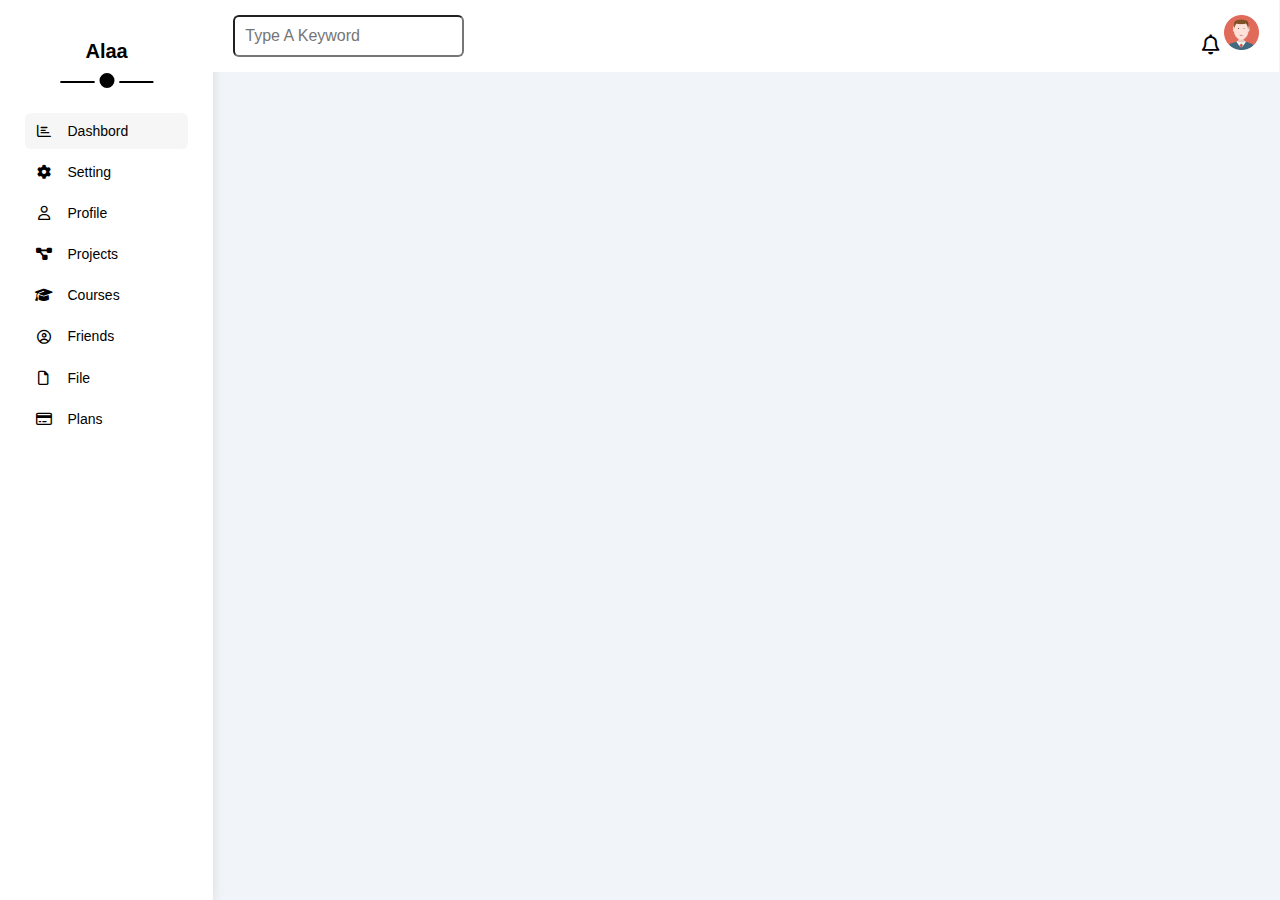
==== index.html @ 65bbf50d "add new files" ====
<!DOCTYPE html>
<html lang="en">
<head>
    <meta charset="UTF-8">
    <meta name="viewport" content="width=device-width, initial-scale=1.0">
    <title>Dashbord</title>
    <link rel="stylesheet" href="css/all.min.css">
    <link rel="stylesheet" href="css/normalize.css">
    <link rel="stylesheet" href="css/framework.css">
    <link rel="stylesheet" href="css/dash.css">
    <!-- font Opean sans  -->
</head>
<body>
<div class="page  d-flex ">
    <div class="sidebar bg-white col-2 col-1-sm relative shad">
<h3 class="m text-center p-relative m-top-0">Alaa</h3>
<ul>
   <li ><a href="index.html" class="active d-flex align-center fs-14 rad-6 p-10 c-black">
    <i class="fa-regular fa-chart-bar fa-fw"></i>
    <span class="hide-mobile">Dashbord</span>
   </a></li>
   <li ><a href="Setting.html" class=" d-flex align-center fs-14 rad-6 p-10 c-black">
    <i class="fa-solid fa-gear fa-fw"></i>
    <span class="hide-mobile">Setting</span>
   </a></li>
   <li ><a href="Profile.html" class=" d-flex align-center fs-14 rad-6 p-10 c-black">
    <i class="fa-regular fa-user fa-fw"></i>
    <span class="hide-mobile">Profile</span>
   </a></li>
   <li ><a href="Project.html" class=" d-flex align-center fs-14 rad-6 p-10 c-black">
    <i class="fa-solid fa-diagram-project fa-fw"></i>
    <span class="hide-mobile">Projects</span>
   </a></li>
   <li ><a href="Cources.html" class=" d-flex align-center fs-14 rad-6 p-10 c-black">
    <i class="fa-solid fa-graduation-cap fa-fw"></i>
    <span class="hide-mobile">Courses</span>
   </a></li>
   <li ><a href="Friends.html" class=" d-flex align-center fs-14 rad-6 p-10 c-black">
    <i class="fa-regular fa-circle-user fa-fw"></i>
    <span class="hide-mobile">Friends</span>
   </a></li>
   <li ><a href="File.html" class=" d-flex align-center fs-14 rad-6 p-10 c-black">
    <i class="fa-regular fa-file fa-fw"></i>
    <span class="hide-mobile">File</span>
   </a></li>
   <li ><a href="Plans.html" class=" d-flex align-center fs-14 rad-6 p-10 c-black">
    <i class="fa-regular fa-credit-card fa-fw"></i>
    <span class="hide-mobile">Plans</span>
   </a></li>


</ul>
    </div>
    <div class="content col-10 col-11-sm">
<header class=" d-flex bg-white container ">
   <div class="input">
    <input type="text " placeholder="Type A Keyword" class="p-10 rad_6">
   </div>
   <div class="icons">
   <a href="#notification"><i class="fa-regular fa-bell fa-lg c-black"></i></a>
   <a href="#users">
    <img src="imgs/avatar.png" alt="" width="35px">
   </a>
   </div>

</header>
    </div>
</div>
    <script src="js/dash.js"></script>
</body>
</html>
---- css/framework.css ----
/* start padding and margin  */
.p_20{
    padding: 20px;
}
.pt_20 {
    padding-top: 20px;
}
.p-0 {
    padding: 0;
} 

.m-top-0 {
    margin-top: 0;
}
.m {
    margin: 20px;
}
.p-20{
    padding: 20px;
 }
 /* end padding and margin  */
/* start color  */
 .bc-eee{
    background-color: #eee;
}
.bg-white{
    background-color: white;
}
.shad {
   box-shadow: 0 0 10px #ddd;

}
/* end color  */
.rad_6{
border-radius: 6px;
}
.p-10 {
    padding: 10px;
}
 
 /* start width grid  */
 .col-1 {
    width: 8.33%;
 }
 .col-2 {
    width: 16.66%
 }
 .col-3 {
    width: 24.99%
 }
 .col-4 {
    width : 33.32%
 }

 .col-5 {
    width : 41.65%
 }
 .col-6 {
    width : 49.98%
 }
 .col-7 {
    width : 59.31%
 }
 .col-8 {
    width :66.64%
 }
 .col-9 {
    width : 74.97%
 }.col-10 {
    width : 83.3%
 }.col-11 {
    width : 91.63%
 }.col-12{
    width : 100%
 }
 /* end width grid  */
 .fa-fw {
    text-align: center;
    width: 1.25em;
}
 /* start flex and position  */
 .c-black{
    color: black;
 }
 .fs-14{
    font-size: 14px;
 }
 .align-center{
    align-items: center;
 }
 .d-flex {
    display: flex;
 }
 
 .p-relative {
    position: relative;
 }
 .text-center{
    text-align: center;
 }
/* end flex and position  */

/* start container */
.container {
padding: 15px 20px;
}
/* end container 
 */
---- css/dash.css ----
* {
    padding: 0;
    margin: 0;
    box-sizing: border-box;
 }
body {
    font-family:" Open Sans",sans-serif;
}
*:focus {
    outline: none;
}
a {
    text-decoration: none;
}
ul {
    list-style-type: none;
}
.page {
  width: 100%;
    min-height: 100vh;
    background-color: #f1f5f9;
}
/* start sidbar 
 */
 .sidebar {
box-shadow:1px 1px 10px #ddd;
padding: 20px;
 }
 .sidebar h3 {
font-size: 20px;
font-weight: bold;
margin-bottom: 50px;
/* border-bottom: 2px solid black; */
 }
 .sidebar h3::after {
    content: "";
    position: absolute;
    width: 70%;
    height: 2px;
    bottom: -20px;
left: 50%;
transform: translateX(-50%);

   z-index: 2;
    background-color: black;
 }
 .sidebar h3::before {
    content: "";
    position: absolute;
    width: 15px;
    height: 15px;
    border-radius: 50%;
    background-color: black;
    bottom: -30px;
left: 50%;
transform: translateX(-50%);
border: 5px solid white;
z-index: 3;
 }
 .sidebar ul {

 }
 .sidebar ul  li{
margin: 5px;
 }
 .sidebar ul  li a {
transition: .3s;
padding: 10px;
 }
 .sidebar ul  li a:hover , .sidebar ul  li a.active{
    background-color: #f6f6f6;
    border-radius: 6px;
 }
 .sidebar ul  li a i {
margin-right: 15px;
/* font-size: 14px; */
 }
 .sidebar ul  li a span {

 }

 @media  (max-width:985px ){
    .sidebar  {
        padding: 0;
    }
    .sidebar h3  {
        margin:10px auto;
       
        margin-bottom: 20px;
    }
  .hide-mobile {
    display: none;
  }
  .sidebar h3::before{
    display: none;
  }
  .sidebar h3::after {
    display: none;
  }
  .sidebar ul  li a i  {
    font-size: 18px;
    width: 100%;
    margin: auto;
  }
  .col-1-sm {
    width: 8.33%;
 }
 .col-11-sm {
  width : 91.63%

 }
}
 /* end sidebar  */

 /* start header  */
 header {
  /* margin-left: 5px; */
  z-index: -1;
  width:100% ;

  justify-content: space-between;
 }

 /* end header  */
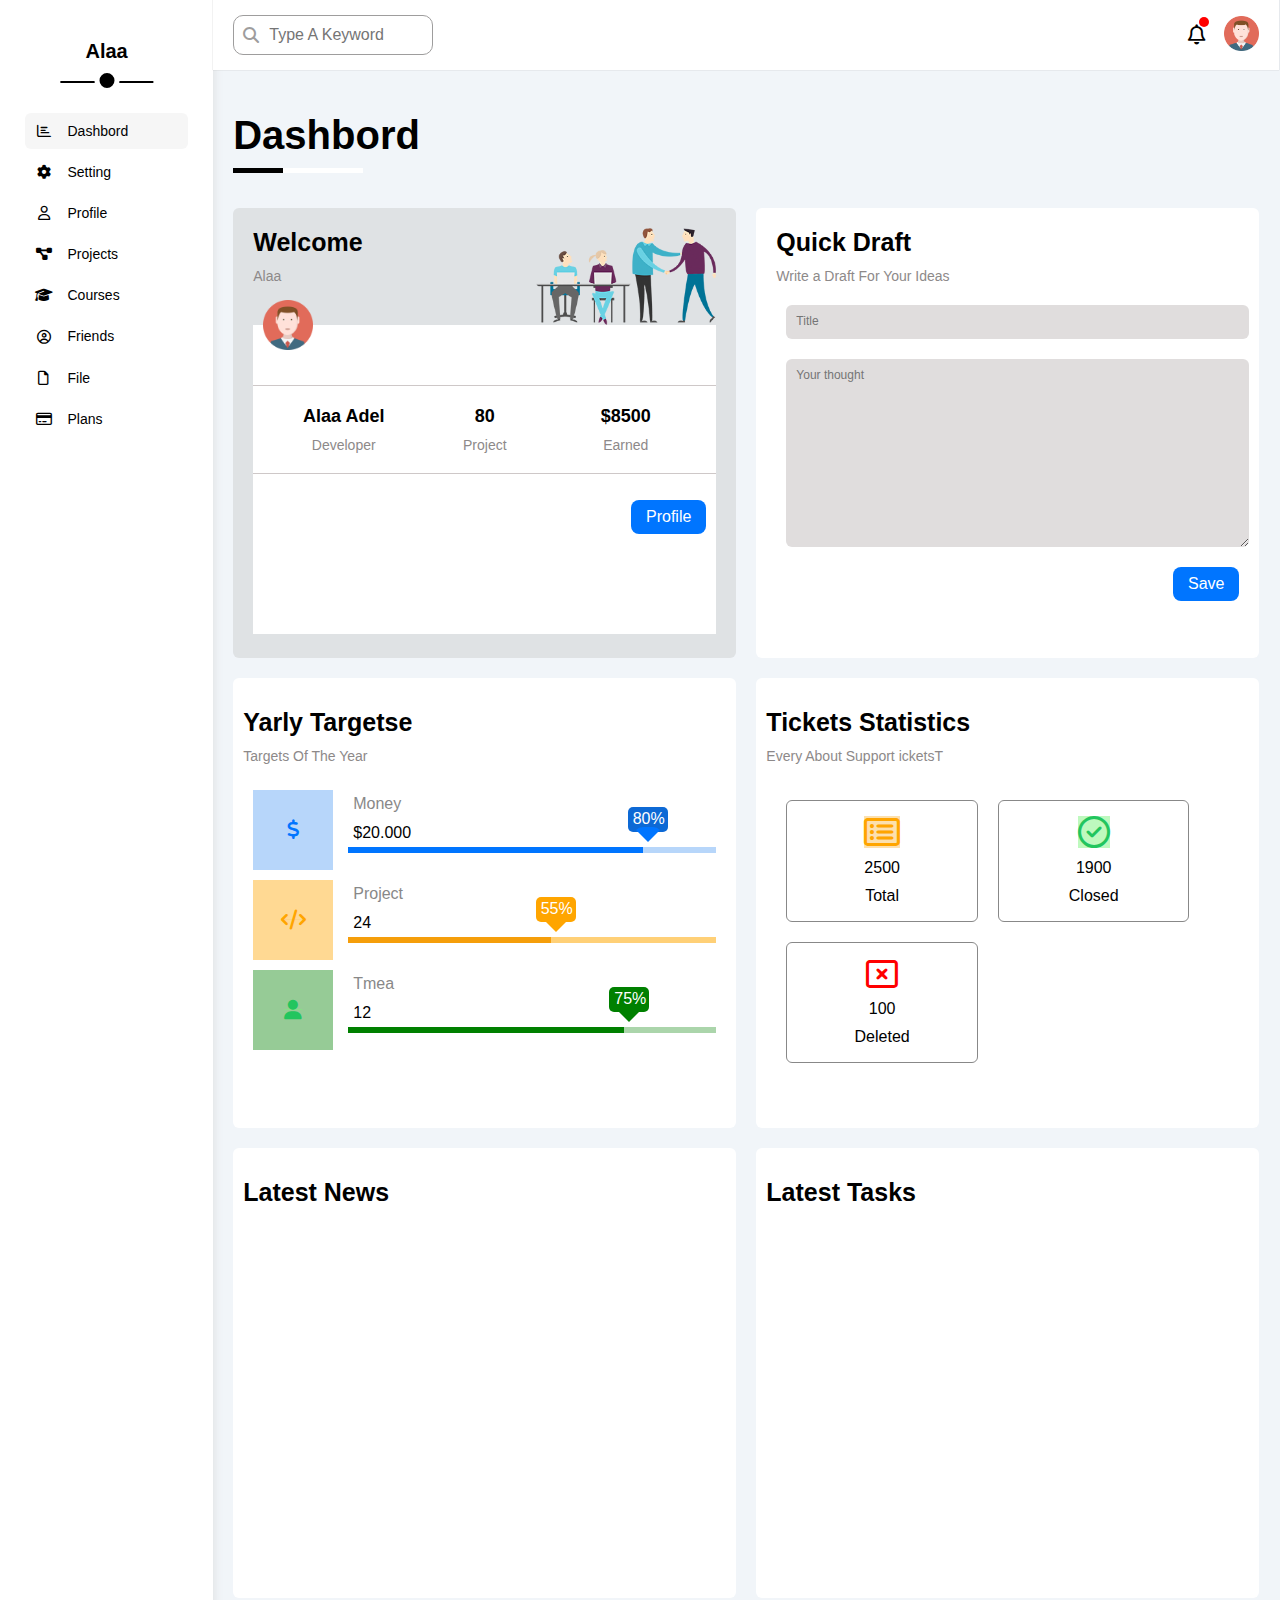
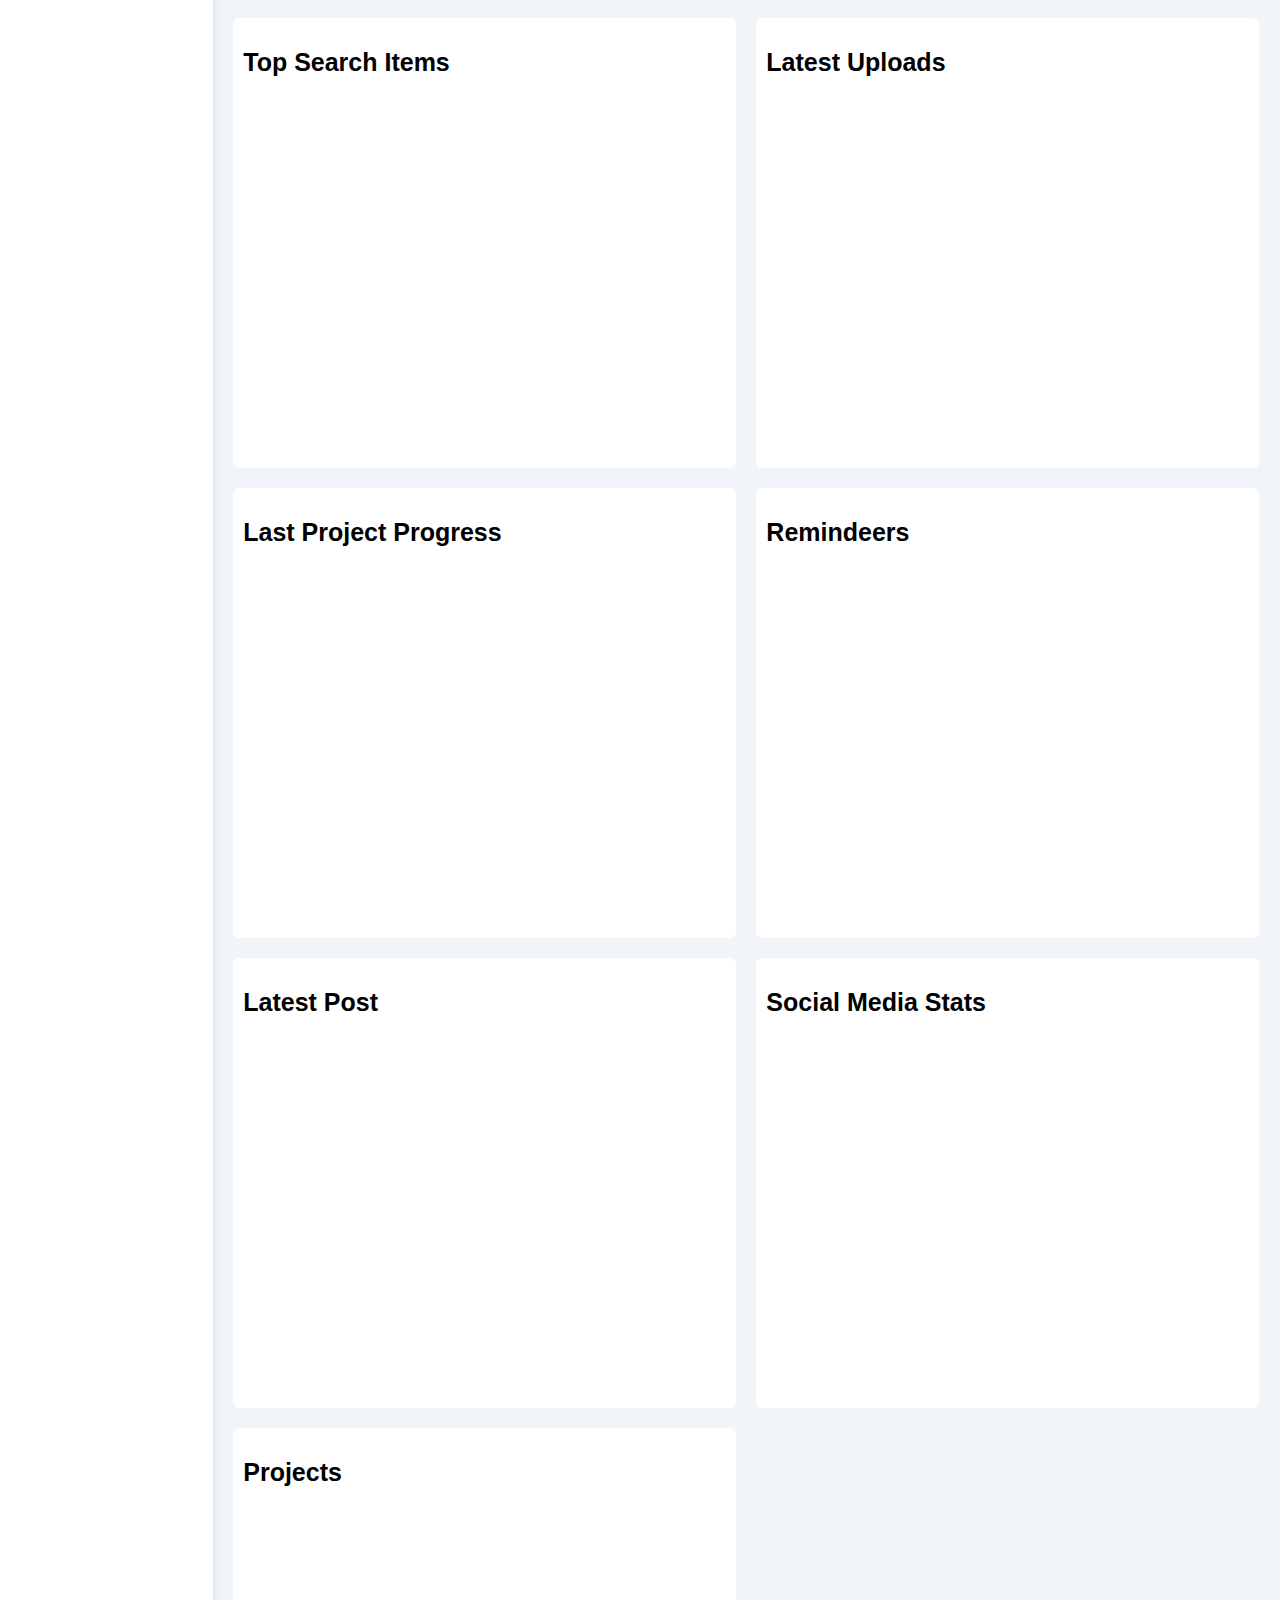
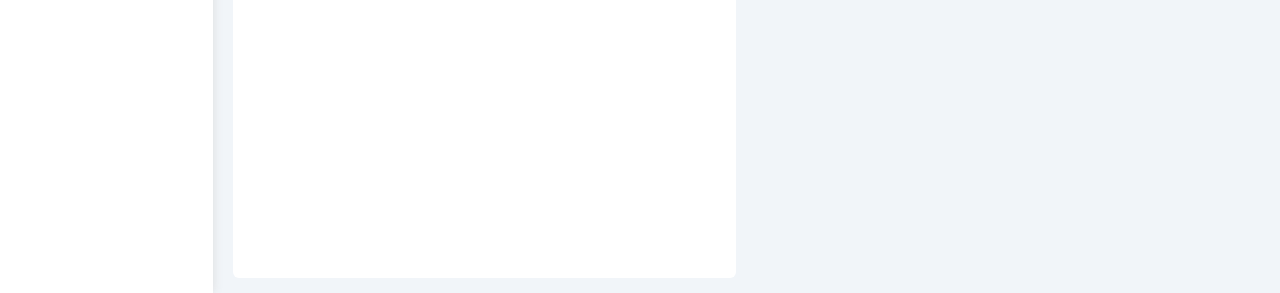
==== commit 144222b5: "first modifided" ====
--- a/index.html
+++ b/index.html
@@ -53,17 +53,221 @@
     </div>
     <div class="content col-10 col-11-sm">
 <header class=" d-flex bg-white container ">
-   <div class="input">
-    <input type="text " placeholder="Type A Keyword" class="p-10 rad_6">
+   <div class="input p-relative">
+
+    <input type="text " placeholder="Type A Keyword" class=" ">
+    <i class="fas fa-search search-icon"></i>
+
    </div>
-   <div class="icons">
-   <a href="#notification"><i class="fa-regular fa-bell fa-lg c-black"></i></a>
+   <div class="icons d-flex align-center justify-center">
+   <a href="#notification" class="p-relative"><i class="fa-regular fa-bell fa-lg c-black fa-fw"></i></a>
    <a href="#users">
     <img src="imgs/avatar.png" alt="" width="35px">
    </a>
    </div>
 
 </header>
+<div class="sections container">  
+    <h1 class="p-relative ">Dashbord</h1>
+    <div class="section-flex grid-responsive"> <!--start section-->
+        <div class=" sec welcome rad-6 container" > <!--section one-->
+            <div class="wel d-flex ">
+                <div class="con">
+                    <h3>Welcome</h3>
+                    <span>Alaa</span>
+                </div>
+                <img src="imgs/welcome.png" alt="" width="180px">
+            </div>
+            <div class="name p-relative bg-white">
+                <img src="imgs/avatar.png" alt="" width="50px">
+                <div class="content d-flex ">
+                         <div class="na">
+                            <span>Alaa Adel</span>
+                            <span>Developer</span>
+                         </div>
+                         <div class="pro">
+                            <span>80</span>
+                            <span>Project</span>
+                         </div>
+                         <div class="earned">
+                            <span>$8500</span>
+                            <span>Earned</span>
+                         </div>
+                </div>
+                <a href="Profile.html"><button class="">Profile</button></a>
+                
+            </div>
+
+
+        </div>
+        <div class=" sec Quick bg-white container">
+            <div class="wel d-flex ">
+                <div class="con">
+                    <h3>Quick Draft</h3>
+                    <span>Write a Draft For Your Ideas</span>
+                </div>
+            </div>
+            <form action="" class="">
+                <input type="text" class="rad-6  " placeholder="Title">
+<textarea name="thought" id="" placeholder="Your thought"></textarea>    
+<input type="submit" value="Save">
+</form>
+        </div>
+        <div class=" sec target bg-white">
+            <div class="wel d-flex p-10">
+                <div class="con">
+                    <h3>Yarly Targetse</h3>
+                    <span>Targets Of The Year  </span>
+                </div>
+            </div>
+            <section class="container">
+
+               <div class="d-flex align-center p-b-10">
+                <div class="icon">
+                <i class="fa-solid fa-dollar-sign fa-lg c-blue"></i>
+                </div>
+                <div class="flow">
+                    <span class="d-block ">Money</span>
+                    <span class="d-block ">$20.000</span>
+                    <span class="d-block p-relative mo">
+                        <span class="x">80%</span>
+                    </span>
+                </div>
+               </div>
+               <div class="d-flex align-center p-b-10">
+                <div class="icon">
+                <i class="fa-solid fa-code fa-lg c-orange"></i>
+                </div>
+                <div class="flow">
+                    <span class="d-block ">Project</span>
+                    <span class="d-block ">24</span>
+                    <span class="d-block p-relative pro">
+                        <span class="y c-orange">55%</span>
+                    </span>
+                </div>
+               </div>
+                <div class="d-flex align-center ">
+                <div class="icon ">
+                <i class="fa-solid fa-user fa-lg c-green"></i>
+                </div>
+                <div class="flow">
+                    <span class="d-block ">Tmea</span>
+                    <span class="d-block ">12</span>
+                    <span class="d-block p-relative team">
+                        <span class="t">75%</span>
+                    </span>
+                </div>
+               </div>
+
+            </section>
+        </div>
+        <div class="sec tickets bg-white">
+            <div class="wel d-flex p-10">
+                <div class="con">
+                    <h3>Tickets Statistics </h3>
+                    <span>Every About Support icketsT</span>
+                </div>
+            </div>
+            <div class="container d-flex">
+                <div class="st">
+                    <span class="d-block">
+                        <i class="fa-regular fa-rectangle-list fa-2x mb-10 c-orange"></i>
+                    </span>
+                    <span class="d-block">2500
+
+                    </span><span class="d-block">Total</span>
+                </div>
+               
+                <div class="st">
+                    <span class="d-block">
+                        <i class="fa-regular fa-circle-check fa-2x mb-10 c-green"></i>
+                    </span>
+                    <span class="d-block">1900
+
+                    </span><span class="d-block">Closed</span>
+                </div>
+                <div class="st">
+                    <span class="d-block">
+                        <i class="fa-regular fa-rectangle-xmark fa-2x mb-10 c-red"></i>
+                    </span>
+                    <span class="d-block">100
+
+                    </span><span class="d-block">Deleted</span>
+                </div>
+            </div>
+        </div>
+        <div class="sec news bg-white">
+            <div class="wel d-flex p-10">
+                <div class="con">
+                    <h3>Latest News</h3>
+                </div>
+            </div>               
+        </div>
+        <div class="sec tasks bg-white">
+            <div class="wel d-flex p-10">
+                <div class="con">
+                    <h3>Latest Tasks</h3>
+                </div>
+            </div>
+        </div>
+        <div class="sec items bg-white">
+            <div class="wel d-flex p-10">
+                <div class="con">
+                    <h3>Top Search Items </h3>
+                </div>
+            </div>
+        </div>
+        <div class="sec uploads bg-white">
+            <div class="wel d-flex p-10">
+                <div class="con">
+                    <h3>Latest Uploads</h3>
+                </div>
+            </div>
+        </div>
+        <div class="sec progress bg-white">
+            <div class="wel d-flex p-10">
+                <div class="con">
+                    <h3>Last Project Progress</h3>
+                </div>
+            </div>
+        </div>
+        <div class="sec reminder bg-white">
+            <div class="wel d-flex p-10">
+                <div class="con">
+                    <h3>Remindeers</h3>
+                </div>
+            </div>
+        </div>
+        <div class="sec post bg-white">
+            <div class="wel d-flex p-10">
+                <div class="con">
+                    <h3>Latest Post</h3>
+                </div>
+            </div>
+        </div>
+        <div class="sec stats bg-white">
+            <div class="wel d-flex p-10">
+                <div class="con">
+                    <h3>Social Media Stats </h3>
+                </div>
+            </div>
+        </div>
+        <div class="sec projects bg-white">
+            <div class="wel d-flex p-10">
+                <div class="con">
+                    <h3>Projects</h3>
+                </div>
+            </div>
+        </div>
+
+
+
+
+
+    </div>
+
+
+</div>
     </div>
 </div>
     <script src="js/dash.js"></script>
--- a/css/framework.css
+++ b/css/framework.css
@@ -88,6 +88,9 @@
  .align-center{
     align-items: center;
  }
+ .justify-center {
+   justify-content: center;
+ }
  .d-flex {
     display: flex;
  }
@@ -98,11 +101,36 @@
  .text-center{
     text-align: center;
  }
+ .grid-responsive{
+   display: grid;
+   grid-template-columns: repeat(auto-fill,minmax(400px,1fr));
+   grid-column-gap:20px;
+   grid-row-gap:20px;
+ }
+ .d-block {
+   display:block;
+ }
 /* end flex and position  */
 
 /* start container */
 .container {
 padding: 15px 20px;
 }
+.p-b-10{
+   padding-bottom: 10px;
+}
 /* end container 
- */+ */
+
+
+ .c-green {
+   color:var(--green-color) ;
+   background-color: rgba(121, 243, 121, 0.486);
+ }
+ .c-orange {
+   color: orange;
+   background-color:rgba(250, 208, 131, 0.651);
+ }
+ .c-red{
+   color:red
+ }
--- a/css/dash.css
+++ b/css/dash.css
@@ -1,3 +1,12 @@
+:root {
+  --blue-color: #0075ff;
+  --blue-alt-color: #0d69d5;
+  --orange-color: #f59e0b;
+  --green-color: #22c55e;
+  --red-color: #f44336;
+  --grey-color: #888;
+}
+ 
  * {
     padding: 0;
     margin: 0;
@@ -23,7 +32,7 @@
 /* start sidbar 
  */
  .sidebar {
-box-shadow:1px 1px 10px #ddd;
+/* box-shadow:1px 1px 10px #ddd; */
 padding: 20px;
  }
  .sidebar h3 {
@@ -117,8 +126,369 @@
   /* margin-left: 5px; */
   z-index: -1;
   width:100% ;
+  box-shadow:0 0 1px #b2b3b4;
 
   justify-content: space-between;
  }
 
- /* end header  */+ header input {
+  border: 1px solid #9e9d9d;
+  border-radius: 10px;
+  padding:10px 0;
+  padding-left: 35px;
+  width: 200px;
+ }
+ header .input i{
+  position:absolute;
+  left:10px;
+  top:50%;
+  transform:translatey(-50%);
+  color:#9e9d9d;
+ }
+ header .icons a:first-child{
+  padding-right: 
+  15px;
+
+ }
+ header .icons  i {
+  /* width: 50px; */
+ }
+
+ header .icons a:first-child::before{
+  content:"";
+  position: absolute;
+  width: 10px;
+  height: 10px;
+  border-radius: 50%;
+  background-color: red;
+right: 15px;
+top:-9px
+
+ }
+ /* end header  */
+ /* start section  */
+ .sections h1 {
+font-weight: bold;
+font-size: 40px;
+margin-bottom: 50px;
+ }
+ .sections h1::after {
+content:"";
+position:absolute;
+width:130px;
+height: 5px;
+left:0;
+bottom:-15px;
+background-color: white;
+z-index: 1;
+
+ }
+ .sections h1::before {
+  content:"";
+  position:absolute;
+  width:50px;
+  height: 5px;
+  left:0;
+  bottom:-15px;
+  background-color: black;
+  z-index: 2;
+   }
+   .sections .sec {
+    border-radius: 6px;
+    padding-top: 20px;
+    
+   }
+
+   .sections .sec:first-child{
+    background-color: #dfe2e4;
+   }
+   .sections .sec h3 {
+    padding-bottom: 10px;
+    font-weight: bold;
+    font-size: 25px;
+   }
+   .sections .sec:first-child .wel {
+    justify-content: space-between;
+   }
+   .sections .sec .con span {
+    color: #8d8989;
+    font-size: 14px;
+   }
+   .sections .sec:first-child .name {
+padding: 60px 0 ;
+padding-bottom: 160px;
+   }
+   .sections .sec:first-child .name img {
+    position: absolute;
+    left: 10px;
+    top: -25px;
+
+   }
+   .sections .sec:first-child .name .content{
+    border-top: 1px solid #cec8c8;
+    border-bottom: 1px solid #cec8c8;
+    padding: 20px;
+
+   }
+   .sections .sec:first-child .name .content div {
+    width: calc(100% / 3);
+    text-align: center;
+   }
+   .sections .sec:first-child .name .content div span {
+    display:block;
+
+   }
+   .sections .sec:first-child .name .content div span:first-child{
+    font-weight: bold;
+    font-size: 18px;
+   }
+   .sections .sec:first-child .name .content div span:nth-child(2) {
+    margin-top: 10px;
+    font-size:14px;
+color:
+    #8d8989;
+  }
+.name button {
+  background-color:var(--blue-color);
+  color: white;
+  padding:8px 15px ;
+  border: none;
+  border-radius: 8px;
+  position: absolute;
+  right:10px;
+  bottom:100px;
+  cursor: pointer;
+
+} 
+.name button:hover {
+  background-color: var(--blue-alt-color);
+}
+ 
+/* secound section  */
+.Quick form{
+  margin-top: 10px;
+  position:relative ;
+}
+.Quick form input:first-child,.Quick form textarea{
+  width: 100%;
+  margin: 10px;
+  border:none ;
+  background-color: #e0dddd; 
+  color: var(--grey-color);
+  font-size: 12px;
+  padding: 10px;
+  border-radius: 6px;
+
+}
+.Quick form textarea {
+  padding-bottom: 150px;
+}
+
+.sec{
+  height: 450px;}
+ .Quick input[type="submit"] {
+    background-color:var(--blue-color);
+    color: white;
+    padding:8px 15px ;
+    border: none;
+    border-radius: 8px;
+    position: absolute;
+    right:0;
+    bottom:-40px;
+    cursor: pointer;
+  }
+  /* section 3 */
+  .target .icon{
+    width: 80px;
+    height: 80px;
+    background-color:rgba(149, 195, 248, 0.678);
+    color: var(--blue-color);
+    text-align: center;
+    line-height: 80px;
+
+  }
+  .target .flow {
+    height: 80px;
+    /* line-height: 80px; */
+    /* padding-top: 15px; */
+    padding-left: 15px;
+    width: calc(100% - 80px 
+    );
+
+  }
+  .target .flow span {
+    padding: 5px;
+  }
+  .target .flow span:first-child {
+    color: var(--grey-color);
+ 
+  }
+  .target .flow span:first-child:nth-child(2){
+    font-size: 20px;
+    font-weight: bold;
+  }
+  .target .flow span:last-child {
+    background-color: rgba(149, 195, 248, 0.678);
+    width: 100%;
+/* height:1px; */
+padding: 3px 5px;
+  }
+  .target .flow span.pro{
+    background-color: rgba(255, 166, 0, 0.534);
+  }
+  .target .flow span.team{
+    background-color: rgba(0, 128, 0, 0.329);
+  }
+  .target .flow span.mo:last-child::after {
+    content: "";
+    position: absolute;
+    width: 80%;
+    background-color: var(--blue-color)
+    ;
+    height: 6px;
+    left: 0;
+    top: 0;
+    z-index: 3;
+
+
+  }
+  .target .flow span.pro:last-child::after
+  {
+    width: 55%;
+    content: "";
+    position: absolute;
+   
+    ;
+    height: 6px;
+    left: 0;
+    top: 0;
+    z-index: 3;
+  }
+  .target .flow span.team:last-child::after
+  {
+    width: 75%;
+    content: "";
+    position: absolute;
+   
+    ;
+    height: 6px;
+    left: 0;
+    top: 0;
+    z-index: 3;
+  }
+  .target .flow span.pro::after{
+    background-color: var(--orange-color)
+
+  }
+  .target .flow span.team::after{
+    background-color: green
+
+  }
+  .target .flow span.mo:last-child span {
+background-color: #0d69d5;
+position: absolute;
+width: 40px;
+height: 25px;
+color: white;
+left: calc(80% - 15px);
+top: -40px;
+border-radius: 5px;
+  } 
+  .target .flow span.pro:last-child span{
+    position: absolute;
+    width: 40px;
+    height: 25px;
+    color: white;
+    left: calc(55% - 15px);
+    top: -40px;
+    border-radius: 5px;
+    background-color: orange;
+  }
+  .target .flow span.team:last-child span{
+    position: absolute;
+    width: 40px;
+    height: 25px;
+    color: white;
+    left: calc(75% - 15px);
+    top: -40px;
+    border-radius: 5px;
+    background-color: green;
+  }
+  .target .flow span.pro span{
+    background-color:var(--orange-color)
+  }
+
+  .target .flow span.x::after{
+    content: "";
+position: absolute;
+
+left: calc(50% - 15px);
+bottom: -25px;
+border-radius: 10px;
+
+border-width: 15px;
+border-style: solid;
+border-color: var(--blue-color) transparent transparent transparent;
+/* z-index: -1; */
+  }
+  .target .flow span.t::after{
+    content: "";
+position: absolute;
+
+left: calc(50% - 15px);
+bottom: -25px;
+border-radius: 10px;
+
+border-width: 15px;
+border-style: solid;
+border-color: green transparent transparent transparent;
+/* z-index: -1; */
+  }
+  .target .flow span.y::after{
+    content: "";
+position: absolute;
+
+left: calc(50% - 15px);
+bottom: -25px;
+border-radius: 10px;
+
+border-width: 15px;
+border-style: solid;
+border-color: orange transparent transparent transparent;
+/* z-index: -1; */
+  }
+  
+  .target section div:nth-child(2) .icon {
+    background-color: rgba(255, 166, 0, 0.425);
+  }
+  .target section div:nth-child(3) .icon {
+    background-color: rgba(0, 128, 0, 0.411)}
+ 
+
+.tickets .container{
+  flex-wrap: wrap;
+  
+}
+.tickets .container .st {
+  width: calc(50% - 40px );
+  margin: 10px;
+  border:1px solid var(--grey-color) ;
+  border-radius: 6px;
+  padding: 10px;
+  border-color: var(--grey-color);
+  display: flex;
+  justify-content: center;
+  align-items: center;
+  flex-wrap: wrap;
+
+
+}
+.tickets .container .st span {
+  width: 100%;
+  text-align: center;
+  padding: 5px;
+}
+
+
+
+ /* end section  */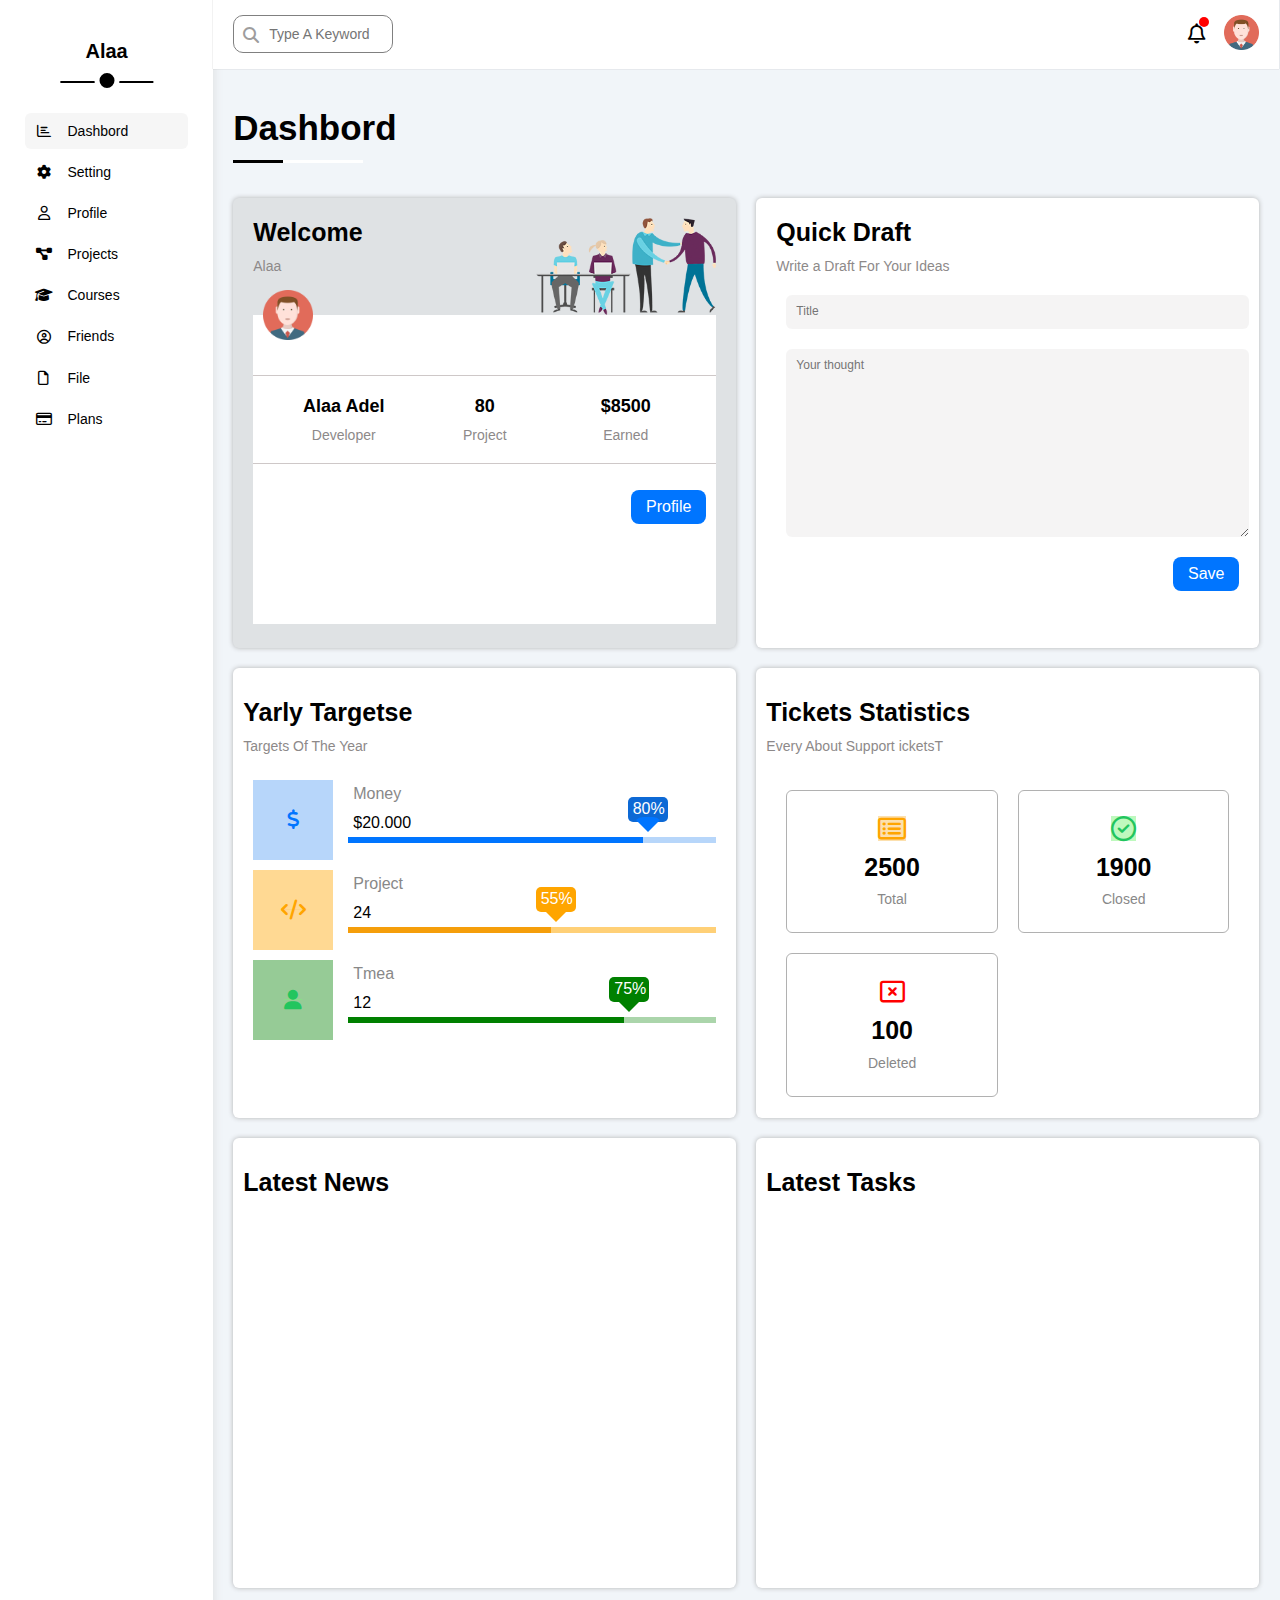
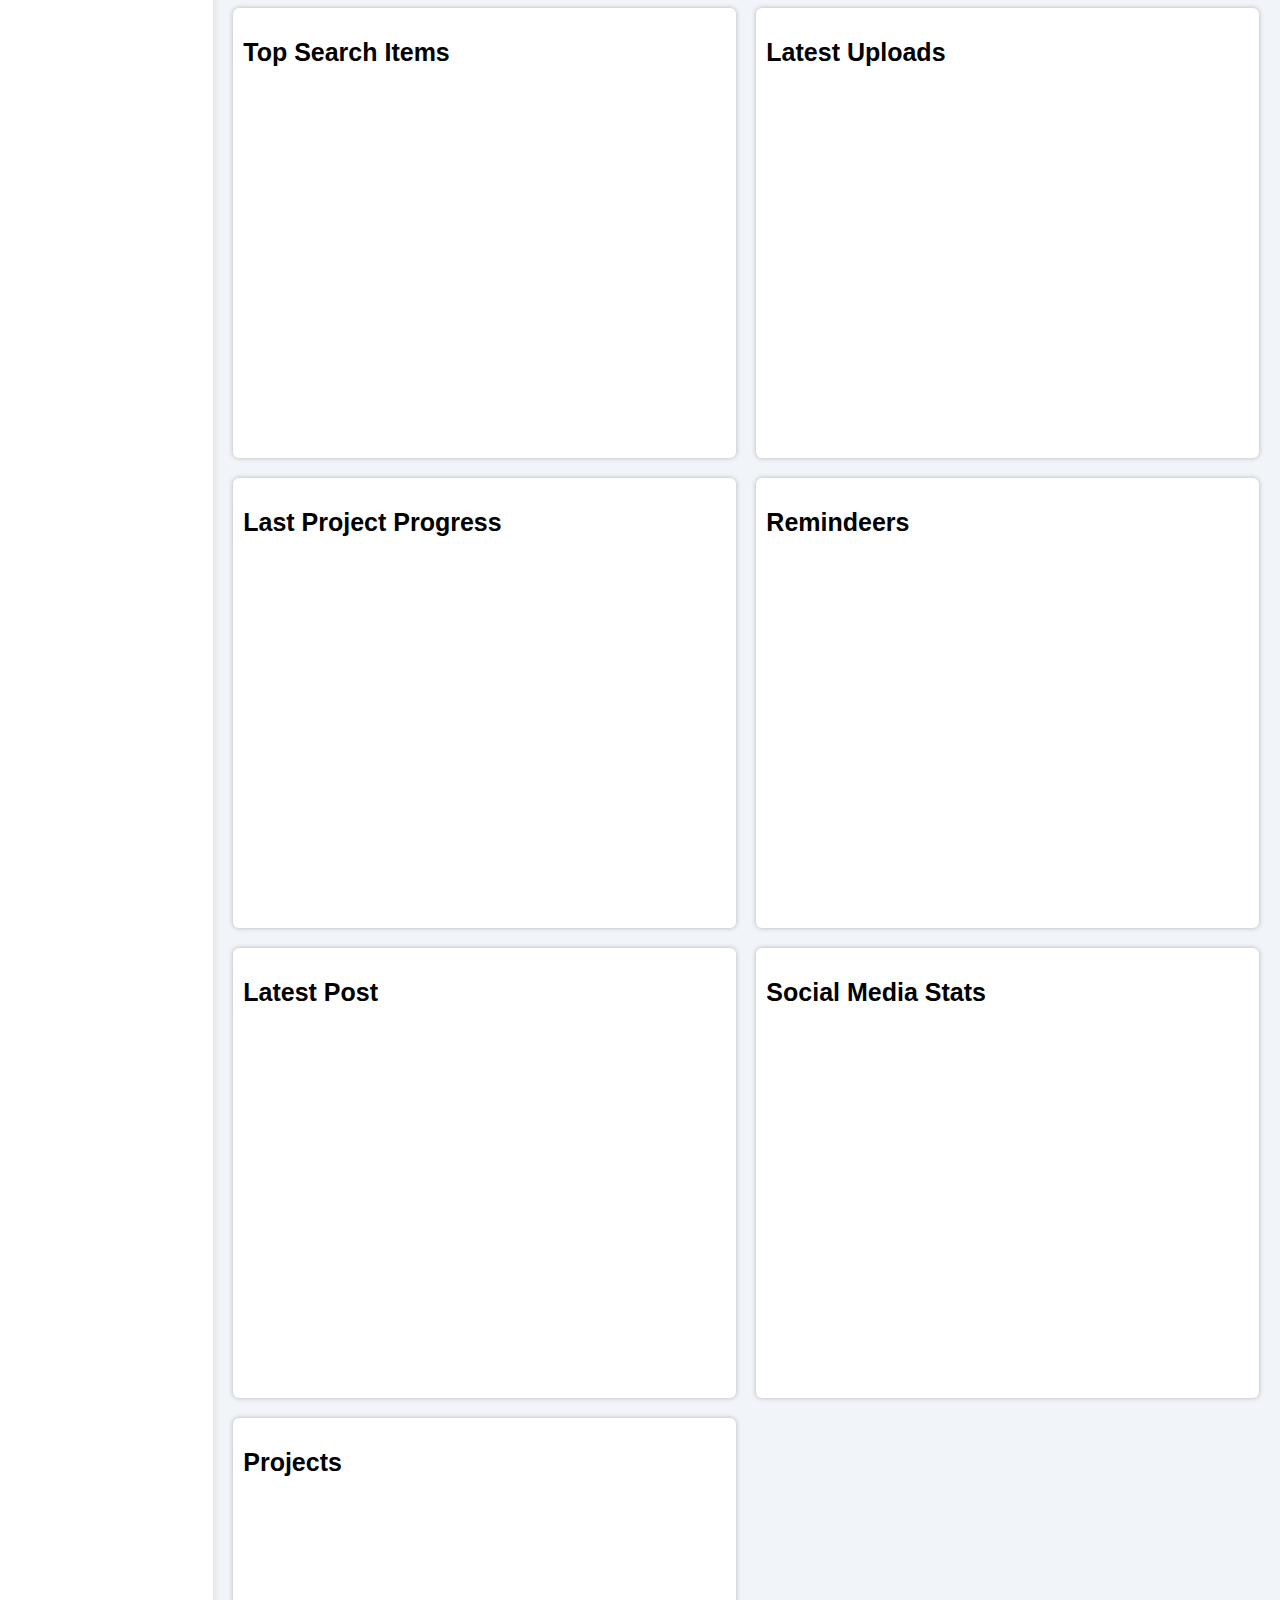
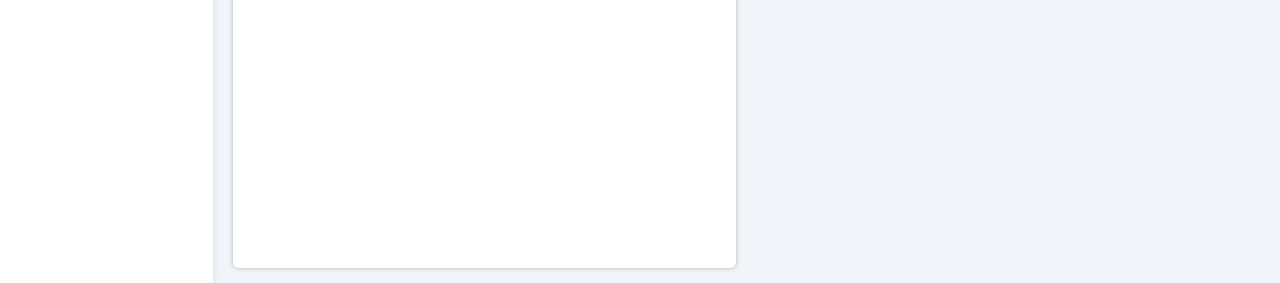
==== commit 1c07285f: "modifided" ====
--- a/index.html
+++ b/index.html
@@ -11,8 +11,10 @@
     <!-- font Opean sans  -->
 </head>
 <body>
-<div class="page  d-flex ">
-    <div class="sidebar bg-white col-2 col-1-sm relative shad">
+<div class="page  d-flex p-relative">
+   
+    <i class="fas fa-bars special" id="specialicon"></i>
+    <div id="sidebar1" class="sidebar bg-white col-2 col-1-sm relative shad">
 <h3 class="m text-center p-relative m-top-0">Alaa</h3>
 <ul>
    <li ><a href="index.html" class="active d-flex align-center fs-14 rad-6 p-10 c-black">
@@ -51,12 +53,12 @@
 
 </ul>
     </div>
-    <div class="content col-10 col-11-sm">
+    <div class="content col-10 col-11-sm col-12-sm">
 <header class=" d-flex bg-white container ">
    <div class="input p-relative">
-
-    <input type="text " placeholder="Type A Keyword" class=" ">
-    <i class="fas fa-search search-icon"></i>
+    <i class="fas fa-search search-icon" id="search-icon"></i> 
+    <input type="text " placeholder="Type A Keyword" class="searc " id="searchinput">
+    
 
    </div>
    <div class="icons d-flex align-center justify-center">
@@ -121,8 +123,10 @@
                 </div>
             </div>
             <section class="container">
-
-               <div class="d-flex align-center p-b-10">
+    
+
+
+                <div class="d-flex align-center p-b-10">
                 <div class="icon">
                 <i class="fa-solid fa-dollar-sign fa-lg c-blue"></i>
                 </div>
--- a/css/framework.css
+++ b/css/framework.css
@@ -103,7 +103,7 @@
  }
  .grid-responsive{
    display: grid;
-   grid-template-columns: repeat(auto-fill,minmax(400px,1fr));
+   grid-template-columns: repeat(auto-fill,minmax(350px,1fr));
    grid-column-gap:20px;
    grid-row-gap:20px;
  }
--- a/css/dash.css
+++ b/css/dash.css
@@ -84,11 +84,10 @@
 margin-right: 15px;
 /* font-size: 14px; */
  }
- .sidebar ul  li a span {
-
- }
-
- @media  (max-width:985px ){
+
+
+
+ @media  (max-width:992px ){
     .sidebar  {
         padding: 0;
     }
@@ -119,6 +118,74 @@
 
  }
 }
+.special{
+  display:none
+}
+@media (max-width:600px) {
+ .sidebar{
+  /* display:none */
+  position: absolute;
+  z-index: 6;
+  width: 16.66%;
+  height: 100vh;
+  top: 0;
+  left:-16.66% ;
+  transition: all 1s;
+ }
+ .grid-responsive{
+  grid-template-columns: repeat(auto-fill,minmax(300px,1fr));
+
+ }
+ header{
+width:100%
+ }
+ .col-12-sm{
+  width:100%
+ }
+ .special{
+  display:block;
+  position:absolute;
+  padding:25px 15px;
+  font-size:20px;
+  cursor:
+  pointer;
+
+}
+header .input{
+margin-left:40px;
+
+}
+input.searc{
+  /* visibility: hidden; */
+  /* visible */
+  border-color: transparent;
+  color: white;
+  cursor:default;
+  transition: all .5s;
+
+
+}
+input.searc::placeholder{
+  color:white ;
+  transition: all .5s;
+
+}
+
+input.searc:focus +i {
+  font-size: 16px;
+} 
+input.searc:focus::placeholder{
+  color:gray
+}
+header .input i {
+ color: black;
+ font-size: 20px;
+ cursor: pointer;
+} 
+ 
+
+}
+
  /* end sidebar  */
 
  /* start header  */
@@ -130,13 +197,18 @@
 
   justify-content: space-between;
  }
+ .sec
+ {
+  box-shadow:0 0 5px #b2b3b4;
+ }
 
  header input {
   border: 1px solid #9e9d9d;
   border-radius: 10px;
   padding:10px 0;
   padding-left: 35px;
-  width: 200px;
+  width: 160px;
+  font-size:14px
  }
  header .input i{
   position:absolute;
@@ -169,14 +241,20 @@
  /* start section  */
  .sections h1 {
 font-weight: bold;
-font-size: 40px;
+font-size: 35px;
 margin-bottom: 50px;
+ }
+ @media (max-width:767px){
+  .sections h1{
+    font-size: 30px;
+  }
+ 
  }
  .sections h1::after {
 content:"";
 position:absolute;
 width:130px;
-height: 5px;
+height: 3px;
 left:0;
 bottom:-15px;
 background-color: white;
@@ -187,7 +265,7 @@
   content:"";
   position:absolute;
   width:50px;
-  height: 5px;
+  height: 3px;
   left:0;
   bottom:-15px;
   background-color: black;
@@ -273,7 +351,7 @@
   width: 100%;
   margin: 10px;
   border:none ;
-  background-color: #e0dddd; 
+  background-color: #e0dddd4f; 
   color: var(--grey-color);
   font-size: 12px;
   padding: 10px;
@@ -296,6 +374,9 @@
     right:0;
     bottom:-40px;
     cursor: pointer;
+  }
+  .Quick input[type="submit"]:hover{
+    background-color: var(--blue-alt-color);
   }
   /* section 3 */
   .target .icon{
@@ -470,12 +551,12 @@
   
 }
 .tickets .container .st {
-  width: calc(50% - 40px );
+  width: calc(50% - 20px );
   margin: 10px;
-  border:1px solid var(--grey-color) ;
+  border:1px solid rgba(128, 128, 128, 0.61);
   border-radius: 6px;
-  padding: 10px;
-  border-color: var(--grey-color);
+  padding:20px 10px;
+  /* border-color: var(--grey-color); */
   display: flex;
   justify-content: center;
   align-items: center;
@@ -488,6 +569,21 @@
   text-align: center;
   padding: 5px;
 }
+.tickets .st span:first-child i {
+  font-size: 25px;
+  
+}
+.tickets .st span:nth-child(2){
+  font-size: 25px;
+  font-weight: bold;
+}
+.tickets .st span:nth-child(3){
+  font-size: 14px;
+  color: var(--grey-color);
+}
+
+
+
 
 
 
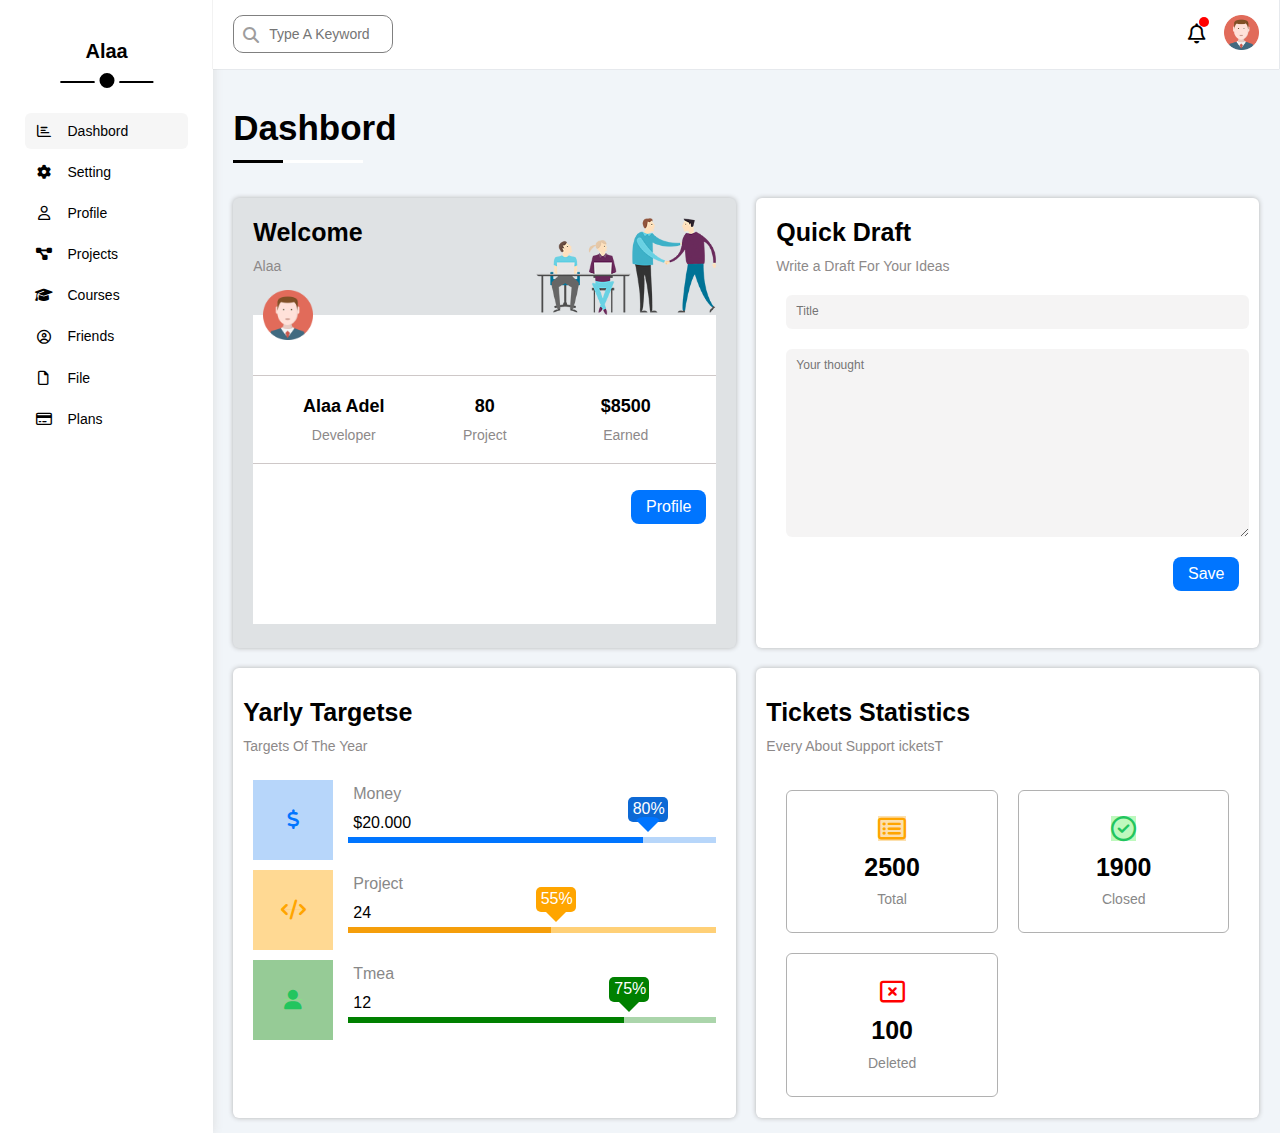
==== commit a9c6b659: "modifided" ====
--- a/index.html
+++ b/index.html
@@ -15,44 +15,44 @@
    
     <i class="fas fa-bars special" id="specialicon"></i>
     <div id="sidebar1" class="sidebar bg-white col-2 col-1-sm relative shad">
-<h3 class="m text-center p-relative m-top-0">Alaa</h3>
-<ul>
-   <li ><a href="index.html" class="active d-flex align-center fs-14 rad-6 p-10 c-black">
-    <i class="fa-regular fa-chart-bar fa-fw"></i>
-    <span class="hide-mobile">Dashbord</span>
-   </a></li>
-   <li ><a href="Setting.html" class=" d-flex align-center fs-14 rad-6 p-10 c-black">
-    <i class="fa-solid fa-gear fa-fw"></i>
-    <span class="hide-mobile">Setting</span>
-   </a></li>
-   <li ><a href="Profile.html" class=" d-flex align-center fs-14 rad-6 p-10 c-black">
-    <i class="fa-regular fa-user fa-fw"></i>
-    <span class="hide-mobile">Profile</span>
-   </a></li>
-   <li ><a href="Project.html" class=" d-flex align-center fs-14 rad-6 p-10 c-black">
-    <i class="fa-solid fa-diagram-project fa-fw"></i>
-    <span class="hide-mobile">Projects</span>
-   </a></li>
-   <li ><a href="Cources.html" class=" d-flex align-center fs-14 rad-6 p-10 c-black">
-    <i class="fa-solid fa-graduation-cap fa-fw"></i>
-    <span class="hide-mobile">Courses</span>
-   </a></li>
-   <li ><a href="Friends.html" class=" d-flex align-center fs-14 rad-6 p-10 c-black">
-    <i class="fa-regular fa-circle-user fa-fw"></i>
-    <span class="hide-mobile">Friends</span>
-   </a></li>
-   <li ><a href="File.html" class=" d-flex align-center fs-14 rad-6 p-10 c-black">
-    <i class="fa-regular fa-file fa-fw"></i>
-    <span class="hide-mobile">File</span>
-   </a></li>
-   <li ><a href="Plans.html" class=" d-flex align-center fs-14 rad-6 p-10 c-black">
-    <i class="fa-regular fa-credit-card fa-fw"></i>
-    <span class="hide-mobile">Plans</span>
-   </a></li>
-
-
-</ul>
-    </div>
+        <h3 class="m text-center p-relative m-top-0">Alaa</h3>
+        <ul>
+           <li ><a href="index.html" class="active d-flex align-center fs-14 rad-6 p-10 c-black">
+            <i class="fa-regular fa-chart-bar fa-fw"></i>
+            <span class="hide-mobile">Dashbord</span>
+           </a></li>
+           <li ><a href="Setting.html" class=" d-flex align-center fs-14 rad-6 p-10 c-black">
+            <i class="fa-solid fa-gear fa-fw"></i>
+            <span class="hide-mobile">Setting</span>
+           </a></li>
+           <li ><a href="Profile.html" class=" d-flex align-center fs-14 rad-6 p-10 c-black">
+            <i class="fa-regular fa-user fa-fw"></i>
+            <span class="hide-mobile">Profile</span>
+           </a></li>
+           <li ><a href="Project.html" class=" d-flex align-center fs-14 rad-6 p-10 c-black">
+            <i class="fa-solid fa-diagram-project fa-fw"></i>
+            <span class="hide-mobile">Projects</span>
+           </a></li>
+           <li ><a href="Cources.html" class=" d-flex align-center fs-14 rad-6 p-10 c-black">
+            <i class="fa-solid fa-graduation-cap fa-fw"></i>
+            <span class="hide-mobile">Courses</span>
+           </a></li>
+           <li ><a href="Friends.html" class=" d-flex align-center fs-14 rad-6 p-10 c-black">
+            <i class="fa-regular fa-circle-user fa-fw"></i>
+            <span class="hide-mobile">Friends</span>
+           </a></li>
+           <li ><a href="File.html" class=" d-flex align-center fs-14 rad-6 p-10 c-black">
+            <i class="fa-regular fa-file fa-fw"></i>
+            <span class="hide-mobile">File</span>
+           </a></li>
+           <li ><a href="Plans.html" class=" d-flex align-center fs-14 rad-6 p-10 c-black">
+            <i class="fa-regular fa-credit-card fa-fw"></i>
+            <span class="hide-mobile">Plans</span>
+           </a></li>
+        
+        
+        </ul>
+            </div>
     <div class="content col-10 col-11-sm col-12-sm">
 <header class=" d-flex bg-white container ">
    <div class="input p-relative">
@@ -72,7 +72,7 @@
 <div class="sections container">  
     <h1 class="p-relative ">Dashbord</h1>
     <div class="section-flex grid-responsive"> <!--start section-->
-        <div class=" sec welcome rad-6 container" > <!--section one-->
+        <div class=" sec welcome rad-6 container in" > <!--section one-->
             <div class="wel d-flex ">
                 <div class="con">
                     <h3>Welcome</h3>
@@ -200,7 +200,7 @@
                 </div>
             </div>
         </div>
-        <div class="sec news bg-white">
+        <!-- <div class="sec news bg-white">
             <div class="wel d-flex p-10">
                 <div class="con">
                     <h3>Latest News</h3>
@@ -262,7 +262,7 @@
                     <h3>Projects</h3>
                 </div>
             </div>
-        </div>
+        </div> -->
 
 
 
--- a/css/framework.css
+++ b/css/framework.css
@@ -98,6 +98,9 @@
  .p-relative {
     position: relative;
  }
+ .p-absolute {
+   position: absolute;
+}
  .text-center{
     text-align: center;
  }
--- a/css/dash.css
+++ b/css/dash.css
@@ -159,7 +159,8 @@
   /* visibility: hidden; */
   /* visible */
   border-color: transparent;
-  color: white;
+  /* color
+  : white; */
   cursor:default;
   transition: all .5s;
 
@@ -221,9 +222,6 @@
   padding-right: 
   15px;
 
- }
- header .icons  i {
-  /* width: 50px; */
  }
 
  header .icons a:first-child::before{
@@ -277,7 +275,7 @@
     
    }
 
-   .sections .sec:first-child{
+   .sections .sec:first-child.in{
     background-color: #dfe2e4;
    }
    .sections .sec h3 {
@@ -587,4 +585,372 @@
 
 
 
- /* end section  */+ /* end section  */
+
+
+
+ /* section setting  */
+ .Setting .sec{
+  height:350px;
+
+ }
+ .Setting .sec .sheck {
+  margin-top:20px;
+  justify-content: space-between;
+
+ }
+ .Setting .sec .sheck h4 {
+  font-weight:200 ;
+  padding: 5px 0 ;
+
+ }
+ .Setting .sec .sheck span {
+  font-size:12px;
+  color :gray
+ }
+ .Setting .sec .sheck .check-icon{
+  /* margin-right:10px; */
+  width:80px;
+  background-color:rgba(128, 128, 128, 0.26);
+  height:30px;
+  padding:5px;
+  border-radius:15px
+ }
+ .Setting .sec .sheck .check-icon:hover{
+  cursor: pointer;
+ }
+ .Setting .sec .sheck .check-icon i{
+  background-color:white;
+  width:20px;
+  height:20px;
+  border-radius:20px;
+  cursor: pointer;
+  transition:z-index 0s ,right 2s,left  2s;
+  /* left:5px; */
+
+
+ }
+ .Setting .sec .sheck .check-icon i:first-child{
+z-index:-1
+ }
+ .Setting .sec  textarea {
+  margin-top:20px;
+  width:100%;
+  border-color:rgba(128, 128, 128, 0.473);
+  padding:10px;
+  height:150px;
+
+ }
+ .Setting .sec  textarea::placeholder{
+  color:rgba(128, 128, 128, 0.616);
+ }
+
+
+ .sheck button {
+  background-color:var(--blue-alt-color) ;
+  color:white;
+  padding:5px 10px;
+  border:none;
+  border-radius:10px;
+cursor: pointer;
+
+ }
+ .sheck button:hover{
+  background-color:var(--blue-color) ;
+
+ }
+ .Security  .sheck:nth-child(3){
+  border-top:1px solid rgba(128, 128, 128, 0.199);
+  border-bottom:1px solid rgba(128, 128, 128, 0.199);
+  padding:15px 0px;
+
+ }
+ .Setting  .Info form {
+  color:gray;
+  margin-top:20px
+ }
+ .Setting  .Info input ,.Setting .social input{
+  display:block;
+  margin:10px 0;
+  width:100%;
+  border-radius:6px;
+  padding:5px 10px;
+  border:1px solid rgba(128, 128, 128, 0.363)
+ }
+ .Setting  .Info label{
+  font-size:14px
+ }
+ .Setting  .Info input::placeholder,.Setting .social input::placeholder{
+  font-size:12px
+ }
+ .Setting .social input{
+  padding:10px 40px;
+ }
+ .Setting .social i {
+  left: 5px;
+  top: 50%;
+  transform: translateY(-50%);
+  color:var(--grey-color) ;
+  border-right: 1px solid var(--grey-color) ;
+  padding-right: 10px;
+  padding-left: 5px;
+  transition:.5s 
+
+
+  ;
+
+ }
+
+  /*end  section setting  */
+  /* start Project  */
+  
+  .Project .sec{
+height: 350px;
+  }
+  .Project .con  h3{
+font-size:18px;
+font-weight: 300;
+  }
+  .Project .sec span.date{
+    right:10px;
+    top:10px;
+    font-size:14px;
+    color:var(--grey-color)
+  }
+  .Project .sec .users{
+    margin-top:45px
+  }
+  .Project .sec img{
+    width:45px;
+border-radius: 45px;
+border:3px solid white;
+cursor: pointer;
+position: relative;
+  }
+  .Project .sec img:not(:first-child){
+    margin-left:-20px
+  }
+  .Project .sec img:hover{
+    z-index:4
+  }
+  .Project .sec ul {
+    margin-top:45px;
+    padding:  20px 0;
+    justify-content: flex-end;
+    border-top: 1px solid rgba(128, 128, 128, 0.178);
+    border-bottom: 1px solid rgba(128, 128, 128, 0.178);
+
+  }
+  .Project .sec ul li {
+    font-size:15px;
+    background-color: rgba(128, 128, 128, 0.226);
+padding: 5px 10px;
+border-radius: 10px;
+margin-left: 10px;
+  }
+  .Project .sec .money{
+justify-content:space-between ;
+padding: 20px 0;
+  }
+
+
+ .Project .sec .money span:nth-child(2){
+  font-size:15px;
+  color:var(--grey-color);
+  font-weight: 500;
+
+
+ }
+ .Project .sec .money span:nth-child(1){
+  width:250px ;
+  background-color:rgba(128, 128, 128, 0.226);
+height: 8px;
+border-radius: 10px;
+
+
+ }
+ .Project .sec:nth-child(1) .money span:nth-child(1)::after ,  .Project .sec:nth-child(5) .money span:nth-child(1)::after {
+  content:"";
+  position: absolute;
+  left:0;
+  width:50%;
+  background-color:red;
+height: 100%;
+border-radius: 10px;
+
+ }
+ .Project .sec:nth-child(3) .money span:nth-child(1)::after ,  .Project .sec:nth-child(7) .money span:nth-child(1)::after {
+  content:"";
+  position: absolute;
+  left:0;
+  width:40%;
+  background-color:green;
+height: 100%;
+border-radius: 10px;
+
+ }
+ .Project .sec:nth-child(2) .money span:nth-child(1)::after ,  .Project .sec:nth-child(8) .money span:nth-child(1)::after {
+  content:"";
+  position: absolute;
+  left:0;
+  width:70%;
+  background-color:blue;
+height: 100%;
+border-radius: 10px;
+
+ }
+ .Project .sec:nth-child(4) .money span:nth-child(1)::after ,  .Project .sec:nth-child(9) .money span:nth-child(1)::after {
+  content:"";
+  position: absolute;
+  left:0;
+  width:100%;
+  background-color:green;
+height: 100%;
+border-radius: 10px;
+
+ }
+ .Project .sec:nth-child(6) .money span:nth-child(1)::after {
+  content:"";
+  position: absolute;
+  left:0;
+  width:50%;
+  background-color:blue;
+height: 100%;
+border-radius: 10px;
+
+ }
+ @media (max-width:767px){
+  .Project .sec{
+    height: fit-content;
+      }
+      .Project .sec ul{
+        flex-direction: column;
+        
+      }
+      .Project .sec ul li {
+        width:fit-content;
+        margin-bottom:10px
+      }
+      .Project .sec .money {
+        flex-direction: column;
+
+      }
+      .Project .sec .money span {
+        margin-bottom:15px;
+
+      }
+}
+    /* end  Project  */
+    
+    /* start profile */
+    .Profile .sec{
+      /* grid-area: 1/span(2); */
+      width:100%;
+      background-color:white ;
+    }
+    .Profile .sec img {
+      width:120px;
+    }
+    .Profile .sec .level{
+      margin-right:20px;
+      width:35%;
+      flex-direction: column;
+      border-right: 2px solid rgba(128, 128, 128, 0.151)
+    }
+    .Profile .sec .level span:first-of-type{
+      font-size:20px;
+      /* color:var(--grey-color); */
+      font-weight: 600;
+      padding: 15px 0
+    }
+    .Profile .sec .level span:nth-child(3){
+      font-size:16px;
+      color:var(--grey-color);
+      font-weight: 500;
+      padding-bottom: 15px ;
+    }
+    .Profile .sec .level span:nth-child(4){
+      background-color:rgba(128, 128, 128, 0.253);
+      /* padding-bottom: 15px ; */
+      width: 180px;
+      height: 7px;
+      border-radius: 10px;
+
+position:relative
+
+    }
+    .Profile .sec .level span:nth-child(4)::after{
+      content:"";
+      position:absolute;
+      width: 70%;
+      height: 100%;
+      background-color: var(--blue-alt-color);
+      left: 0;
+      border-radius: 10px;
+      top: 0;
+
+    }
+    .Profile .sec .level span:last-child{
+      font-size:14px;
+      color:var(--grey-color);
+      font-weight: 400;
+      padding: 15px 0
+    }
+    .Profile .sec .level .star {
+      padding-top: 15px ;
+    }
+    .Profile .sec .level .star i{
+      color: var(--orange-color);
+      font-size: 14px;
+      margin-right: 4px;
+    }
+    @media (max-width:767px){
+      .Profile .sec {
+        flex-direction: column;
+        justify-content: center;
+        height:fit-content
+      }
+      .Profile .sec .level {
+        width: 100%;
+        border:none;
+      }
+      .Profile .sec .information .info{
+        margin-top: 10px;
+        text-align: center;
+      }
+      .Profile .sec .information .info .name {
+        flex-direction: column;
+        justify-content: center;
+      }
+      .Profile .sec .information .info .name p {
+        margin-bottom: 5px;
+      }
+
+    }
+
+    .Profile .sec .information {
+      padding-left:10px;
+    }
+    .Profile .sec .information .info span.A{
+      color:var(--grey-color)
+      ;
+      font-weight: bold;
+    }
+    .Profile .sec .information .info .name {
+      margin:20px 0;
+      padding:0;
+      border-bottom:1px solid rgba(128, 128, 128, 0.377);
+      padding-bottom:30px;
+      justify-content: space-between;
+    }
+    .Profile .sec .information .info .name p {
+margin-right:30px
+    }
+    .Profile .sec .information .info .name p span{
+      color: var(--grey-color);
+      font-size: 14px;
+      padding-left: 2px;
+    }
+
+
+    /* end profile */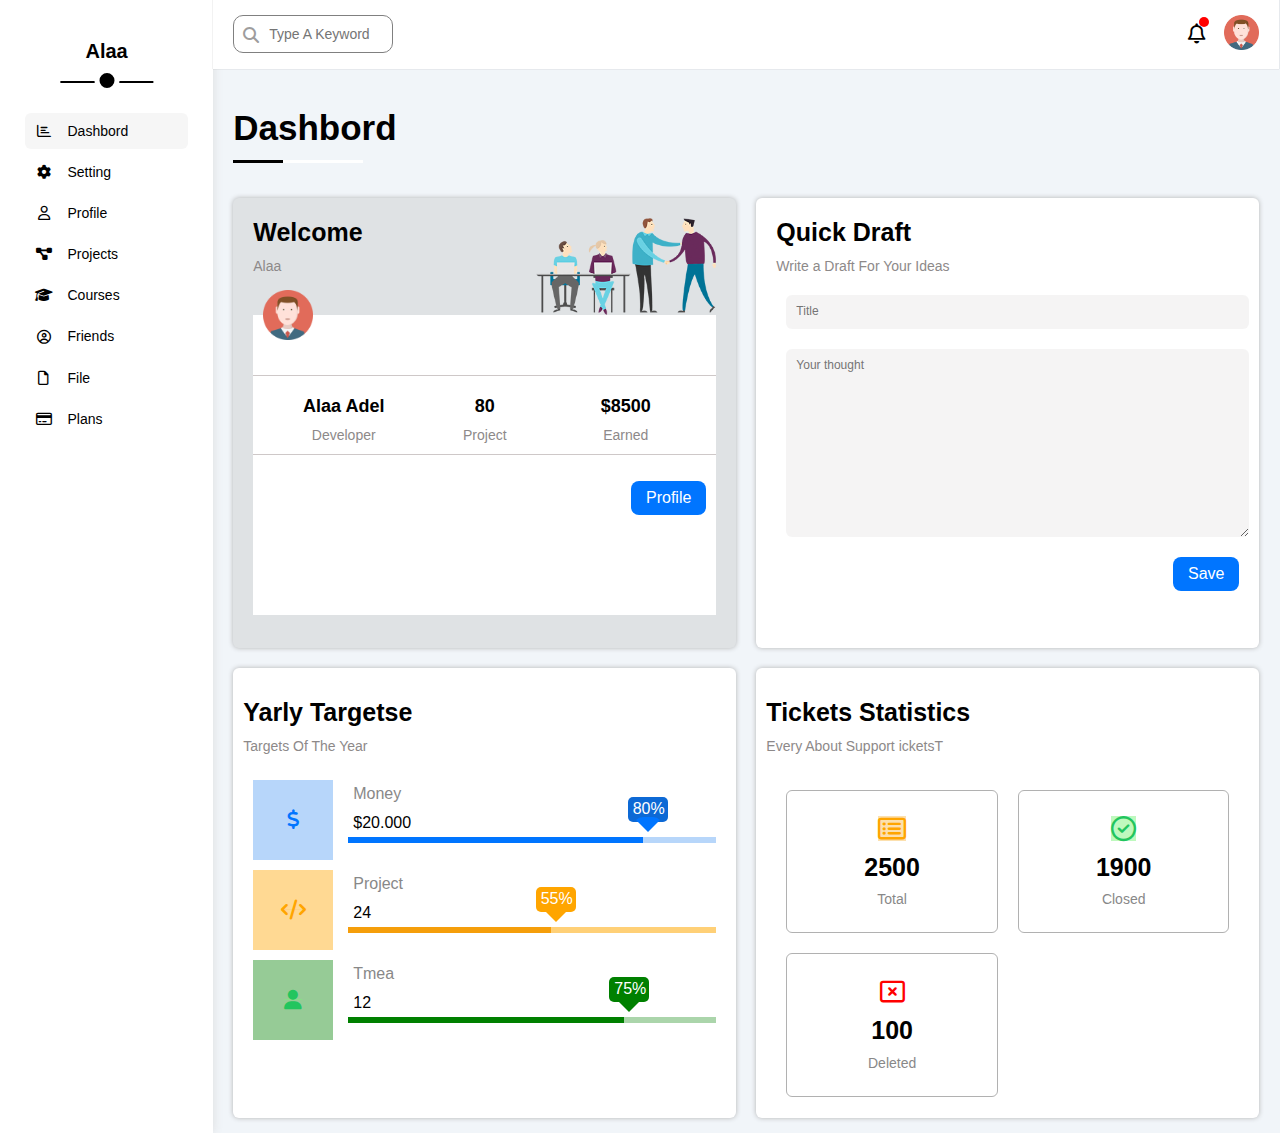
==== commit 12ae78f2: "modified" ====
--- a/index.html
+++ b/index.html
@@ -71,7 +71,7 @@
 </header>
 <div class="sections container">  
     <h1 class="p-relative ">Dashbord</h1>
-    <div class="section-flex grid-responsive"> <!--start section-->
+    <div class="section-flex grid-responsive Dashbord"> <!--start section-->
         <div class=" sec welcome rad-6 container in" > <!--section one-->
             <div class="wel d-flex ">
                 <div class="con">
--- a/css/dash.css
+++ b/css/dash.css
@@ -345,6 +345,9 @@
   margin-top: 10px;
   position:relative ;
 }
+.Dashbord .content{
+  height: 80px;
+}
 .Quick form input:first-child,.Quick form textarea{
   width: 100%;
   margin: 10px;
@@ -925,6 +928,7 @@
       .Profile .sec .information .info .name p {
         margin-bottom: 5px;
       }
+      
 
     }
 
@@ -939,9 +943,12 @@
     .Profile .sec .information .info .name {
       margin:20px 0;
       padding:0;
-      border-bottom:1px solid rgba(128, 128, 128, 0.377);
       padding-bottom:30px;
       justify-content: space-between;
+    }
+    .Profile .sec .information .info .name:not(.billing) {
+      border-bottom:1px solid rgba(128, 128, 128, 0.199);
+
     }
     .Profile .sec .information .info .name p {
 margin-right:30px
@@ -952,5 +959,417 @@
       padding-left: 2px;
     }
 
-
-    /* end profile */+    @media (max-width:767px){
+      .Profile .sec .information .info .name{
+        border:none;
+        padding-bottom:0px;
+
+      }
+      .Profile .sec .information .info{
+        padding-top:20px;
+        border-top:1px solid rgba(128, 128, 128, 0.199);
+      }
+    }
+
+
+    /* end profile */
+    /* start course  */
+    .courses{
+      grid-template-columns: repeat(auto-fill,minmax(250px,1fr));
+      height: fit-content;
+
+    }
+    .courses .sec{
+      background-color: white;
+
+padding-top:80%;
+height: fit-content;
+    }
+  
+   
+   
+    .courses .sec img:nth-child(1){
+      position: absolute;
+      width: 100%;
+      height: 50%;
+      left: 0;
+      top: 0;
+
+
+    }
+    .courses .sec img:nth-child(2) {
+      width:50px;
+      border-radius: 50px;
+      border-color:2px solid white;
+position: absolute;
+
+top:15px
+
+
+    }
+    .courses .sec .cont span.mastering{
+      font-size: 15px;
+      font-weight: bold;
+      padding:20px 0;
+
+    }
+    .courses .sec .cont p{
+      font-size: 12px;
+      padding-top: 15px;
+      color:var(--grey-color);
+      line-height: 1.5;
+    }
+    .courses .sec  .course-info{
+      position:absolute;
+
+    }
+    .courses .sec .money{
+      justify-content: space-between;
+      font-size:14px;
+      margin-top:40px;
+      color:var(--grey-color);
+padding: 10px 0px;
+border-top:1px solid rgba(128, 128, 128, 0.219)
+    }
+    .courses .sec  .course-info{
+      position:absolute;
+      color:white;
+      background-color: var(--blue-color);
+      /* height: 30px; */
+      padding: 5px;
+      border-radius: 6px;
+      font-size: 12px;
+      top: -10px;
+      left: 50%;
+      transform: translateX(-50%);
+
+
+    }
+    /* @media (max-width:767px){
+     
+      } */
+      @media (min-width:460px) and (max-width:574px){
+        .courses .sec{
+          padding-top:45%;
+          
+        }
+        .courses .sec img:nth-child(1){
+          width: 75%;
+        }
+       }
+
+    /* end course */
+    /* start friends  */
+    .friend{
+      grid-template-columns: repeat(auto-fill,minmax(300px,1fr));
+      height: fit-content;
+
+    }
+    .friend .sec {
+height: fit-content;
+    }
+    .friend .sec i {
+      color:rgb(104, 102, 102);
+      font-size: 14px;
+      background-color: rgba(128, 128, 128, 0.144);
+padding: 10px;
+border-radius: 50%;
+cursor: pointer;
+
+    }
+    .friend .sec i:hover{
+      background-color: var(--blue-color);
+      color: white;
+    }
+    .friend .sec .name1 {
+      justify-content: center;
+      flex-wrap: wrap;
+      /* width: 100%; */
+      text-align: center;
+    }
+    .friend .sec .name1  span {
+      display: block;
+      width: 100%;
+      padding: 5px 0;
+    }
+    .friend .sec img{
+      display: block;
+      width: 100px;
+      border-radius: 50%;
+      position: static;
+      padding-bottom: 15px;
+      
+    }
+    .friend .sec .name1 span:first-of-type{
+      font-size: 17px;
+      font-weight: bold;
+    }
+    .friend .sec .name1 span:nth-child(3){
+      font-weight: 200;
+      font-size: 14px;
+      color:var(--grey-color);
+      /* border-bottom: 1px solid rgba(128, 128, 128, 0.322); */
+    }
+    .friend .sec .num {
+      flex-direction: column;
+      border-bottom: 1px solid rgba(128, 128, 128, 0.315);
+      border-top: 1px solid rgba(128, 128, 128, 0.315);
+padding:5px 0;
+margin-top: 10px;
+
+    }
+    .friend .sec .num span i {
+      background-color: white;
+      color: black;
+
+
+    }
+    .friend .sec .num span {
+      font-size:15px;
+    }
+    .friend .sec .bot {
+      margin-top: 20px;
+      justify-content: space-between;
+    }
+    .friend .sec .bot span {
+      font-size: 14px;
+      color:var(--grey-color)
+
+    }
+   .friend .sec .bot button{
+color: white;
+border: none;
+background-color: var(--red-color);
+padding: 5px;
+border-radius: 10px;
+font-size:14px;
+cursor: pointer;
+    }
+    .friend .sec .bot button:hover{
+      background-color: rgba(141, 5, 5, 0.918);
+
+    }
+    .friend .sec .bot a button {
+      background-color: var(--blue-color);
+      padding: 5px 15px;
+    }
+    .friend .sec .bot a button:hover{
+      background-color: var(--blue-alt-color);
+    }
+
+    /* end friends  */
+    /* start file  */
+    .File{
+      grid-template-columns: repeat(auto-fill,minmax(200px,1fr));
+      height: fit-content;
+    }
+    .File .sec {
+      background-color: white;
+      height:fit-content
+    }
+    .File .sec i{
+      color: var(--grey-color);
+      font-size: 18px;
+      cursor: pointer;
+    }
+    .File .sec i:hover {
+      color: var(--blue-color);
+    }
+    .File .sec img {
+width: 80px;
+display: block;
+margin: 20px auto;
+transition: all .5s;
+
+    }
+    .File{
+      order:1;
+    }
+    .File .sec img:hover {
+      transform: rotate(20deg);
+    }
+    .File .sec .imgess{
+      display: block;
+    }
+    .File .sec .imgess span {
+      font-size: 16px;
+      margin-bottom: 10px;
+    }
+    .File .sec .name1 {
+      color: var(--grey-color);
+      margin: 20px 0;
+      display: block;
+    }
+    .File .sec .size {
+      margin-top:20px;
+      justify-content: space-between;
+      padding: 10px 0;
+      border-top :1px solid rgba(128, 128, 128, 0.212);
+      color:var(--grey-color);
+      font-size: 14px;
+
+      
+    }
+    .sectionpage .side {
+      order:2;
+      background-color: white;
+      margin-left: 20px;
+      /* box-shadow: ; */
+      border-radius: 6px;
+      height: fit-content;
+
+
+
+    }
+    .sectionpage .side  span {
+      display: block;
+      font-size: 24px;
+      font-weight: bold;
+      padding: 10px 0;
+    }
+    .sectionpage .side .stat {
+      justify-content: space-between;
+      border: 1px solid rgba(128, 128, 128, 0.205);
+      padding: 10px;
+      border-radius: 6px;
+      align-items: center;
+      align-items: center;
+      margin-bottom: 15px;
+      /* color: orange; */
+    }
+    .sectionpage .side .stat .right {
+      font-size: 12px;
+      color: var(--grey-color);
+
+    }
+  
+    .sectionpage .side .left span{
+      display: block;
+      font-size: 12px;
+      font-weight: 100;
+      margin-left: 10px;
+      padding: 0;
+    }
+    .sectionpage .side .left span:last-child{
+      color: var(--grey-color);
+    }
+    .sectionpage .side .left i{
+      color: var(--blue-color);
+      padding: 10px;
+      background-color:rgba(0, 0, 255, 0.116) ;
+    }
+    
+
+    @media (max-width:767px){
+      .sectionpage {
+        flex-direction: column;
+
+
+      }
+      .sectionpage .File{
+        order:3;
+        width: 100%;
+        margin-top: 20px;
+      }
+      .sectionpage .side{
+        width: 100%;
+        margin-left: 0px;
+      }
+    }
+    /* end file  */
+    /* start plans  */
+    /* grid-template-columns: repeat(auto-fill,minmax(200px,1fr)); */
+    .Plans {
+      grid-template-columns: repeat(auto-fill,minmax(450px,1fr));
+    }
+    .Plans .free {
+      background-color: var(--green-color);
+      color: white;
+      font-size: 20px;
+      font-weight: bold;
+      text-align: center;
+      height: 150px;
+
+    }
+    /* .Plans .free::after {
+      content: "";
+      position: absolute;
+      width: 90%;
+      height: 80%;
+      border: 3px solid white;
+      left: 5%;
+      top: 7%;
+
+    } */
+    .Plans .sec {
+      height: fit-content;
+    }
+    .Plans .free span:first-child {
+      display: block;
+      padding-top: 30px;
+      margin-bottom:10px ;
+    }
+    .Plans .free div {
+      border: 3px solid white;
+      width: 95%;
+      height: 120px;
+      position: absolute;
+      top: 15px;
+      margin: auto;
+      left: 2.5%;
+
+    }
+
+.Plans .free span:last-child {
+  display: block;
+
+font-size: 30px;
+padding-bottom: 30px;
+}
+.Plans .txt {
+  justify-content: space-between;
+  margin: 30px 0;
+  padding-bottom: 10px;
+
+  border-bottom: 1px solid rgba(128, 128, 128, 0.212);
+}
+.Plans .txt .txtinner i{
+color: var(--green-color);
+font-size: 16px;
+font-weight: bold;
+}
+.Plans .txt .false-icon{
+  color: var(--red-color);
+}
+.Plans .txt .txtinner span {
+  font-size: 15px;
+  margin-left: 5px;
+}
+.Plans .txt .ask-icon{
+color: var(--grey-color);
+}
+ 
+
+.Plans .sec button{
+color: white;
+background-color: var(--green-color);
+border-radius: 10px;
+padding: 10px 15px;
+border: none;
+}
+.Plans .sec:nth-child(2) button,.Plans .sec:nth-child(2) .free {
+  background-color: var(--blue-color);
+
+}
+.Plans .sec:nth-child(3) button,.Plans .sec:nth-child(3) .free {
+  background-color: var(--orange-color);
+
+}
+.Plans .sec:nth-child(3) button{
+  display: none;
+}
+.Plans .curent{
+  text-align: center;
+  color: gray;
+}
+    /* end plans  */